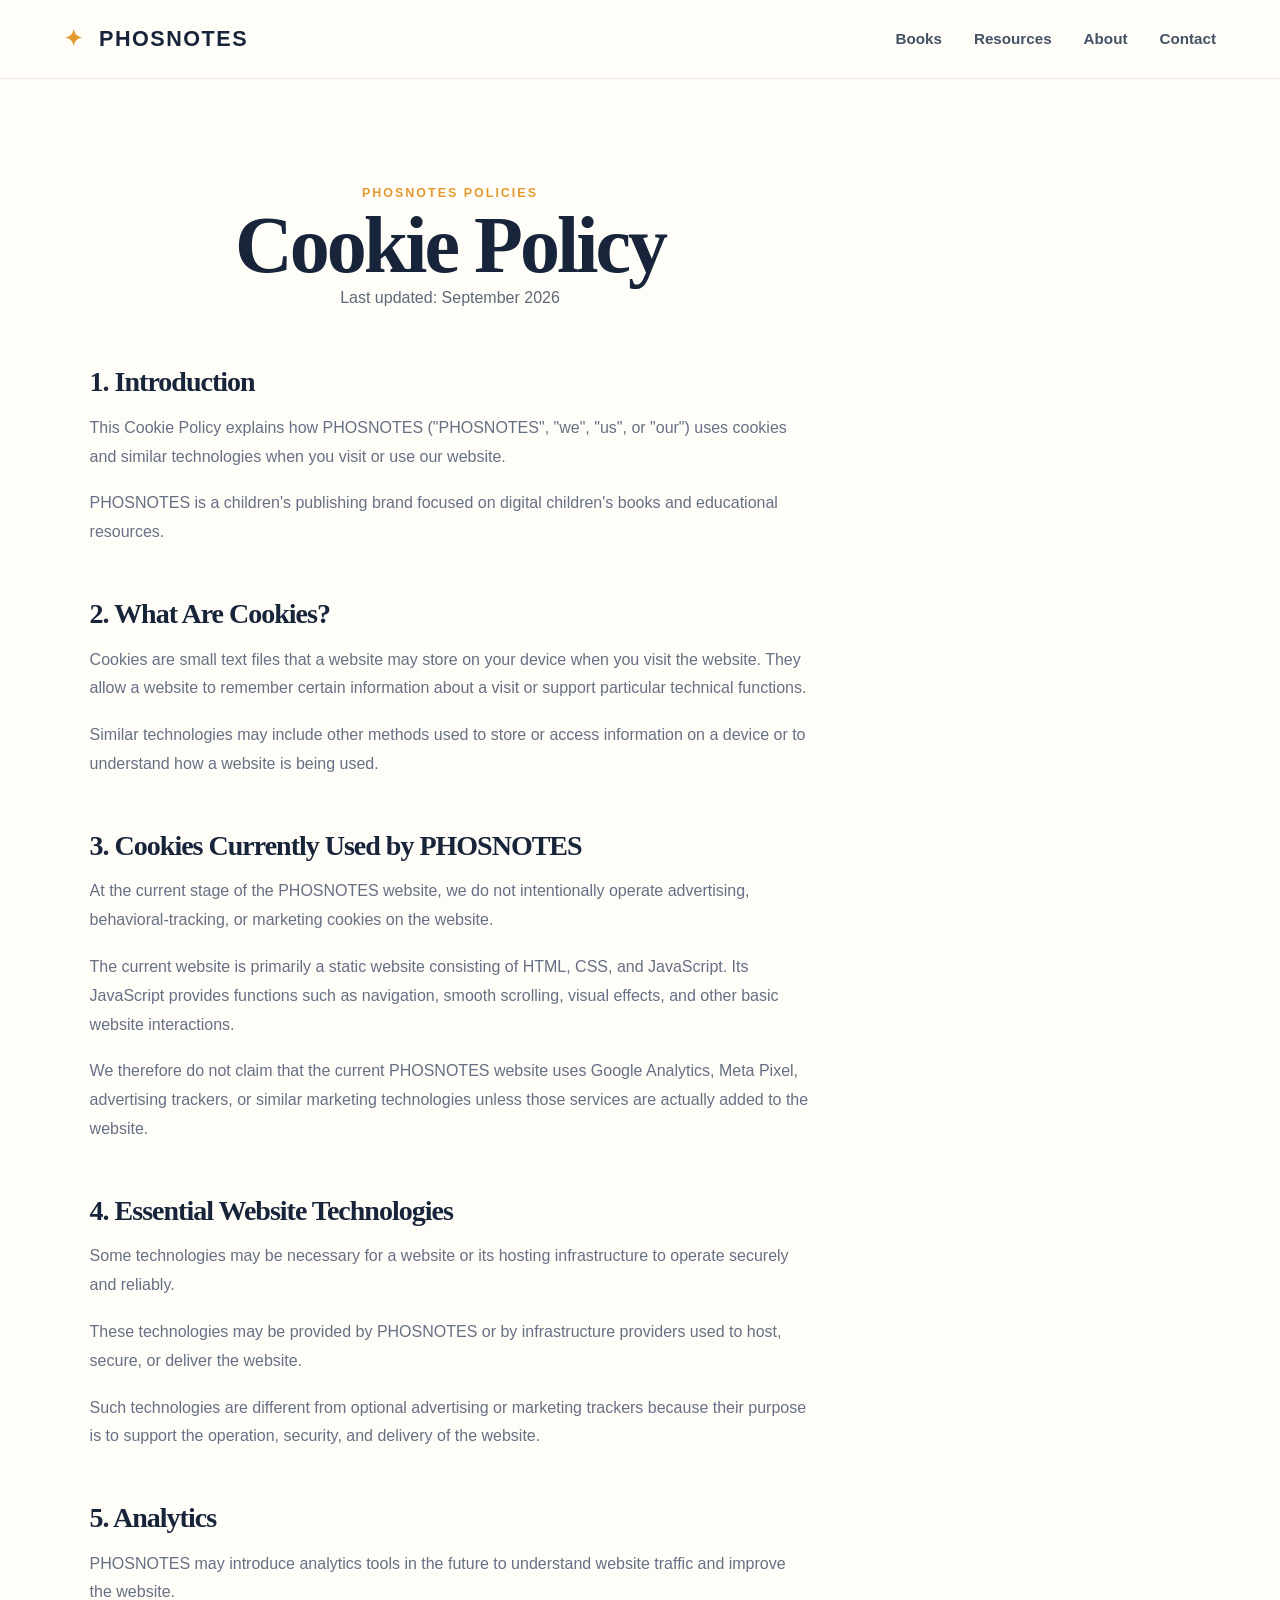
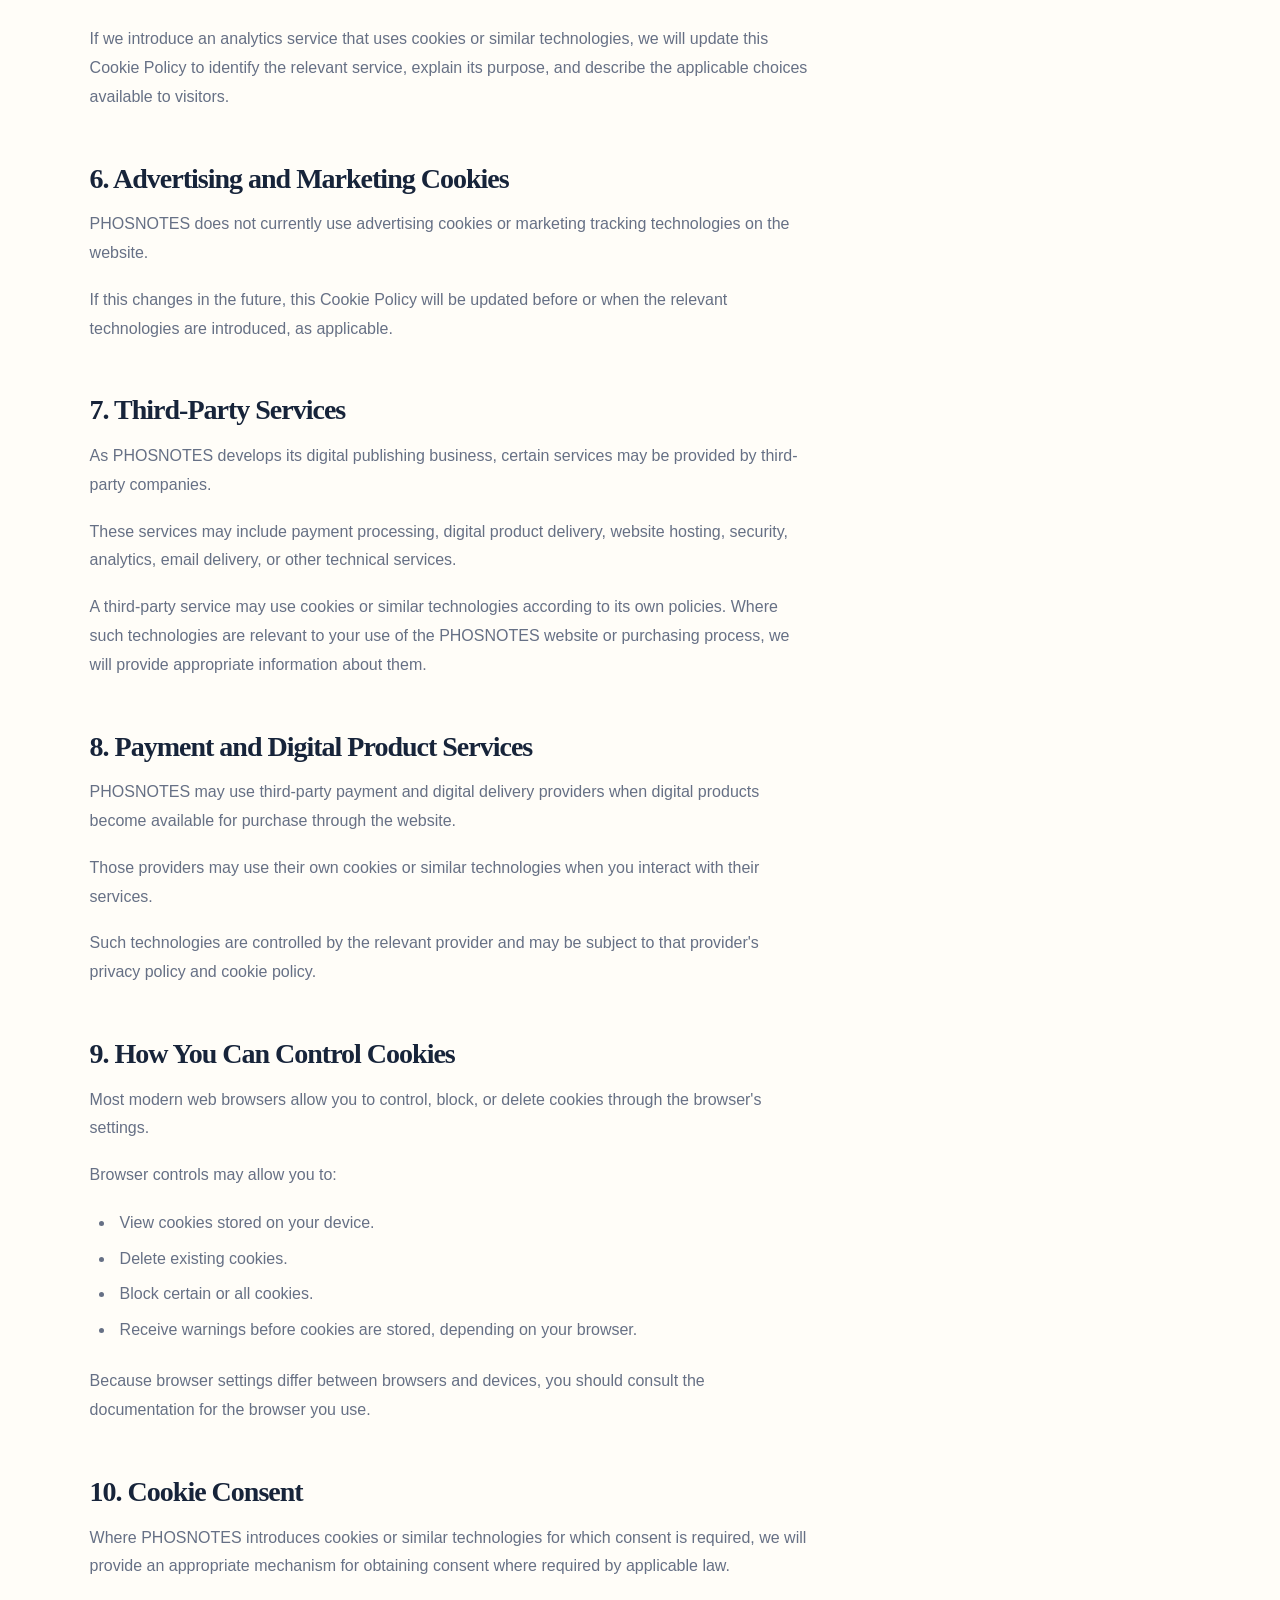
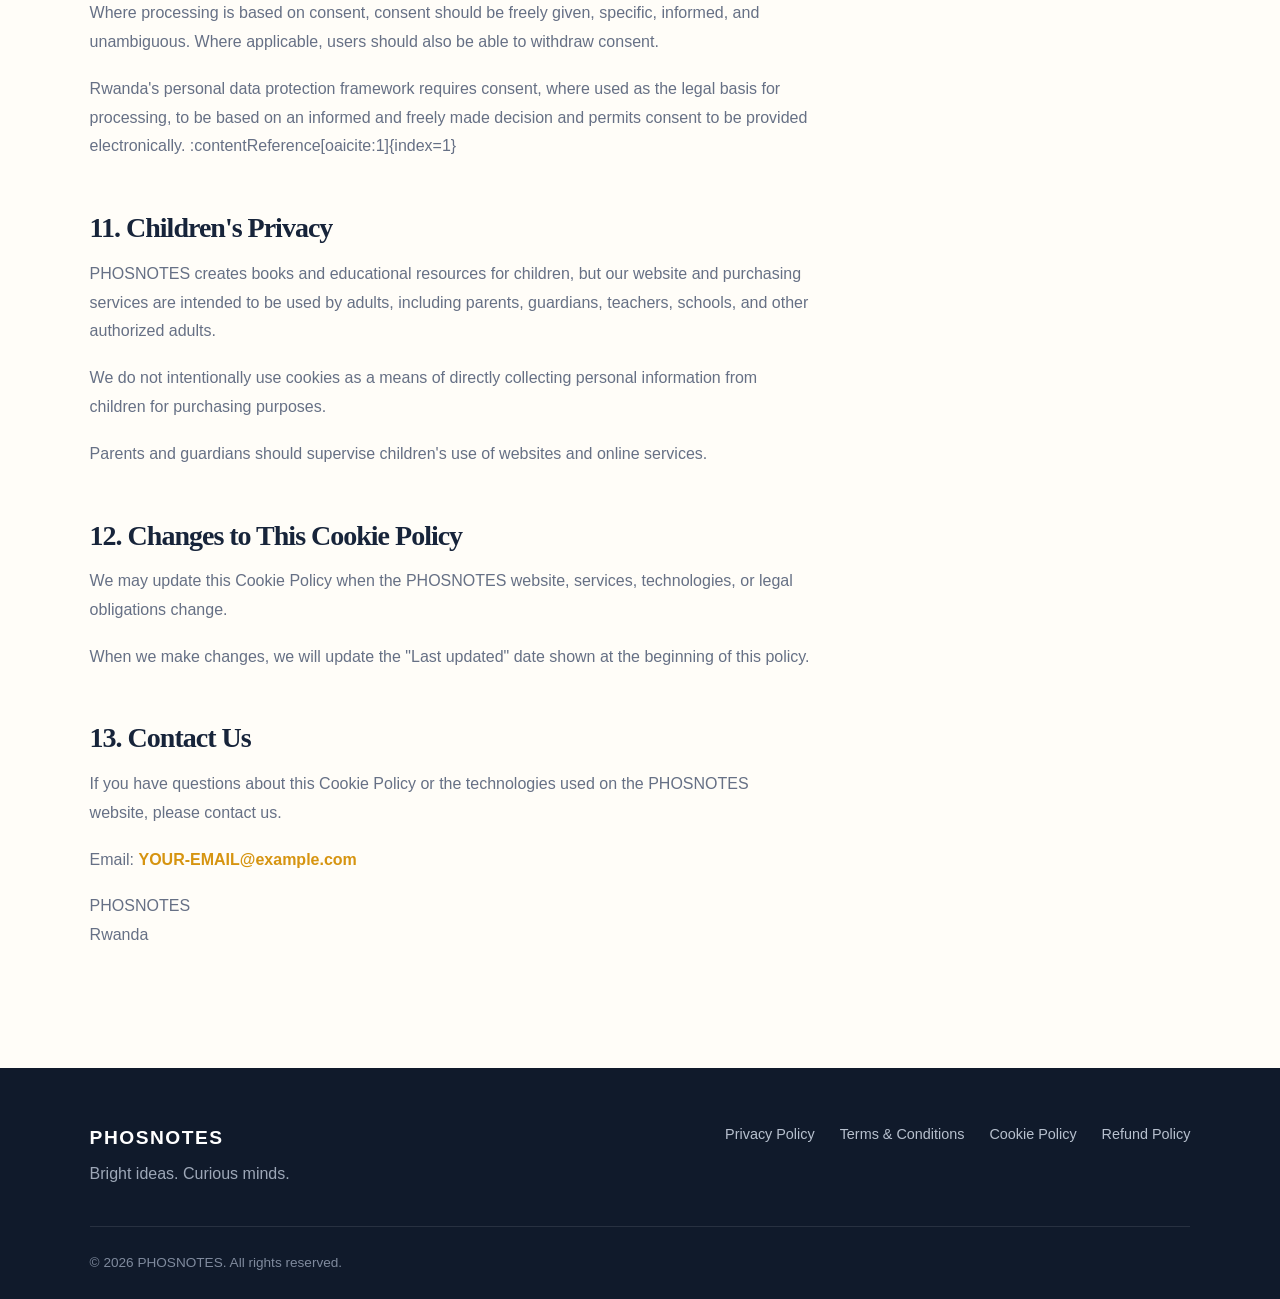
==== cookies.html @ 3707b1b6 "Initial PHOSNOTES website" ====
<!DOCTYPE html>
<html lang="en">
<head>
    <meta charset="UTF-8">
    <meta name="viewport" content="width=device-width, initial-scale=1.0">

    <title>Cookie Policy | PHOSNOTES</title>

    <meta
        name="description"
        content="Learn how PHOSNOTES uses cookies and similar technologies on its website."
    >

    <link rel="stylesheet" href="style.css">
</head>

<body>

    <!-- =========================================
         HEADER
         ========================================= -->

    <header class="site-header">

        <nav class="navbar">

            <a href="index.html" class="logo">
                PHOSNOTES
            </a>

            <div class="nav-links">

                <a href="index.html#books">
                    Books
                </a>

                <a href="index.html#resources">
                    Resources
                </a>

                <a href="index.html#about">
                    About
                </a>

                <a href="index.html#contact">
                    Contact
                </a>

            </div>

        </nav>

    </header>


    <!-- =========================================
         MAIN CONTENT
         ========================================= -->

    <main>

        <section class="section policy-page">

            <div class="section-heading">

                <p class="eyebrow">
                    PHOSNOTES POLICIES
                </p>

                <h1>
                    Cookie Policy
                </h1>

                <p>
                    Last updated: September 2026
                </p>

            </div>


            <div class="policy-content">


                <!-- =================================
                     1. INTRODUCTION
                     ================================= -->

                <h2>
                    1. Introduction
                </h2>

                <p>
                    This Cookie Policy explains how PHOSNOTES
                    ("PHOSNOTES", "we", "us", or "our") uses cookies
                    and similar technologies when you visit or use
                    our website.
                </p>

                <p>
                    PHOSNOTES is a children's publishing brand
                    focused on digital children's books and
                    educational resources.
                </p>


                <!-- =================================
                     2. WHAT ARE COOKIES
                     ================================= -->

                <h2>
                    2. What Are Cookies?
                </h2>

                <p>
                    Cookies are small text files that a website may
                    store on your device when you visit the website.
                    They allow a website to remember certain
                    information about a visit or support particular
                    technical functions.
                </p>

                <p>
                    Similar technologies may include other methods
                    used to store or access information on a device
                    or to understand how a website is being used.
                </p>


                <!-- =================================
                     3. COOKIES CURRENTLY USED
                     ================================= -->

                <h2>
                    3. Cookies Currently Used by PHOSNOTES
                </h2>

                <p>
                    At the current stage of the PHOSNOTES website,
                    we do not intentionally operate advertising,
                    behavioral-tracking, or marketing cookies on
                    the website.
                </p>

                <p>
                    The current website is primarily a static
                    website consisting of HTML, CSS, and JavaScript.
                    Its JavaScript provides functions such as
                    navigation, smooth scrolling, visual effects,
                    and other basic website interactions.
                </p>

                <p>
                    We therefore do not claim that the current
                    PHOSNOTES website uses Google Analytics,
                    Meta Pixel, advertising trackers, or similar
                    marketing technologies unless those services
                    are actually added to the website.
                </p>


                <!-- =================================
                     4. ESSENTIAL TECHNOLOGIES
                     ================================= -->

                <h2>
                    4. Essential Website Technologies
                </h2>

                <p>
                    Some technologies may be necessary for a website
                    or its hosting infrastructure to operate securely
                    and reliably.
                </p>

                <p>
                    These technologies may be provided by PHOSNOTES
                    or by infrastructure providers used to host,
                    secure, or deliver the website.
                </p>

                <p>
                    Such technologies are different from optional
                    advertising or marketing trackers because their
                    purpose is to support the operation, security,
                    and delivery of the website.
                </p>


                <!-- =================================
                     5. FUTURE ANALYTICS
                     ================================= -->

                <h2>
                    5. Analytics
                </h2>

                <p>
                    PHOSNOTES may introduce analytics tools in the
                    future to understand website traffic and improve
                    the website.
                </p>

                <p>
                    If we introduce an analytics service that uses
                    cookies or similar technologies, we will update
                    this Cookie Policy to identify the relevant
                    service, explain its purpose, and describe the
                    applicable choices available to visitors.
                </p>


                <!-- =================================
                     6. MARKETING
                     ================================= -->

                <h2>
                    6. Advertising and Marketing Cookies
                </h2>

                <p>
                    PHOSNOTES does not currently use advertising
                    cookies or marketing tracking technologies on
                    the website.
                </p>

                <p>
                    If this changes in the future, this Cookie Policy
                    will be updated before or when the relevant
                    technologies are introduced, as applicable.
                </p>


                <!-- =================================
                     7. THIRD-PARTY SERVICES
                     ================================= -->

                <h2>
                    7. Third-Party Services
                </h2>

                <p>
                    As PHOSNOTES develops its digital publishing
                    business, certain services may be provided by
                    third-party companies.
                </p>

                <p>
                    These services may include payment processing,
                    digital product delivery, website hosting,
                    security, analytics, email delivery, or other
                    technical services.
                </p>

                <p>
                    A third-party service may use cookies or similar
                    technologies according to its own policies.
                    Where such technologies are relevant to your use
                    of the PHOSNOTES website or purchasing process,
                    we will provide appropriate information about
                    them.
                </p>


                <!-- =================================
                     8. PAYMENT SERVICES
                     ================================= -->

                <h2>
                    8. Payment and Digital Product Services
                </h2>

                <p>
                    PHOSNOTES may use third-party payment and digital
                    delivery providers when digital products become
                    available for purchase through the website.
                </p>

                <p>
                    Those providers may use their own cookies or
                    similar technologies when you interact with their
                    services.
                </p>

                <p>
                    Such technologies are controlled by the relevant
                    provider and may be subject to that provider's
                    privacy policy and cookie policy.
                </p>


                <!-- =================================
                     9. COOKIE CONTROL
                     ================================= -->

                <h2>
                    9. How You Can Control Cookies
                </h2>

                <p>
                    Most modern web browsers allow you to control,
                    block, or delete cookies through the browser's
                    settings.
                </p>

                <p>
                    Browser controls may allow you to:
                </p>

                <ul>

                    <li>
                        View cookies stored on your device.
                    </li>

                    <li>
                        Delete existing cookies.
                    </li>

                    <li>
                        Block certain or all cookies.
                    </li>

                    <li>
                        Receive warnings before cookies are stored,
                        depending on your browser.
                    </li>

                </ul>

                <p>
                    Because browser settings differ between browsers
                    and devices, you should consult the documentation
                    for the browser you use.
                </p>


                <!-- =================================
                     10. COOKIE CONSENT
                     ================================= -->

                <h2>
                    10. Cookie Consent
                </h2>

                <p>
                    Where PHOSNOTES introduces cookies or similar
                    technologies for which consent is required,
                    we will provide an appropriate mechanism for
                    obtaining consent where required by applicable
                    law.
                </p>

                <p>
                    Where processing is based on consent, consent
                    should be freely given, specific, informed, and
                    unambiguous. Where applicable, users should also
                    be able to withdraw consent.
                </p>

                <p>
                    Rwanda's personal data protection framework
                    requires consent, where used as the legal basis
                    for processing, to be based on an informed and
                    freely made decision and permits consent to be
                    provided electronically. :contentReference[oaicite:1]{index=1}
                </p>


                <!-- =================================
                     11. CHILDREN
                     ================================= -->

                <h2>
                    11. Children's Privacy
                </h2>

                <p>
                    PHOSNOTES creates books and educational resources
                    for children, but our website and purchasing
                    services are intended to be used by adults,
                    including parents, guardians, teachers, schools,
                    and other authorized adults.
                </p>

                <p>
                    We do not intentionally use cookies as a means of
                    directly collecting personal information from
                    children for purchasing purposes.
                </p>

                <p>
                    Parents and guardians should supervise children's
                    use of websites and online services.
                </p>


                <!-- =================================
                     12. CHANGES
                     ================================= -->

                <h2>
                    12. Changes to This Cookie Policy
                </h2>

                <p>
                    We may update this Cookie Policy when the
                    PHOSNOTES website, services, technologies, or
                    legal obligations change.
                </p>

                <p>
                    When we make changes, we will update the
                    "Last updated" date shown at the beginning of
                    this policy.
                </p>


                <!-- =================================
                     13. CONTACT
                     ================================= -->

                <h2>
                    13. Contact Us
                </h2>

                <p>
                    If you have questions about this Cookie Policy
                    or the technologies used on the PHOSNOTES
                    website, please contact us.
                </p>

                <p>
                    Email:
                    <a href="mailto:YOUR-EMAIL@example.com">
                        YOUR-EMAIL@example.com
                    </a>
                </p>

                <p>
                    PHOSNOTES<br>
                    Rwanda
                </p>

            </div>

        </section>

    </main>


    <!-- =========================================
         FOOTER
         ========================================= -->

    <footer class="site-footer">

        <div class="footer-content">

            <div>

                <strong>
                    PHOSNOTES
                </strong>

                <p>
                    Bright ideas. Curious minds.
                </p>

            </div>


            <div class="footer-links">

                <a href="privacy.html">
                    Privacy Policy
                </a>

                <a href="terms.html">
                    Terms & Conditions
                </a>

                <a href="cookies.html">
                    Cookie Policy
                </a>

                <a href="refunds.html">
                    Refund Policy
                </a>

            </div>

        </div>


        <div class="copyright">
            © 2026 PHOSNOTES. All rights reserved.
        </div>

    </footer>


    <script src="script.js"></script>

</body>
</html>
---- style.css ----
/* =========================================================
   PHOSNOTES
   Children's Books & Learning Resources
   ========================================================= */


/* ---------------------------------------------------------
   1. RESET
   --------------------------------------------------------- */

* {
    margin: 0;
    padding: 0;
    box-sizing: border-box;
}

html {
    scroll-behavior: smooth;
}

body {
    font-family: "Segoe UI", Arial, Helvetica, sans-serif;
    color: #24324a;
    background: #fffdf8;
    line-height: 1.6;
}


/* ---------------------------------------------------------
   2. GLOBAL
   --------------------------------------------------------- */

a {
    text-decoration: none;
    color: inherit;
}

p {
    color: #5d6878;
}

main {
    overflow: hidden;
}

.section {
    padding: 100px 7%;
}

.section-heading {
    max-width: 760px;
    margin: 0 auto 55px;
    text-align: center;
}

.section-heading h2 {
    margin: 12px 0 18px;
}


/* ---------------------------------------------------------
   3. TYPOGRAPHY
   --------------------------------------------------------- */

h1,
h2,
h3 {
    font-family: Georgia, "Times New Roman", serif;
    color: #17243a;
    line-height: 1.15;
}

h1 {
    font-size: clamp(3.2rem, 7vw, 6rem);
    letter-spacing: -2px;
}

h2 {
    font-size: clamp(2.2rem, 4vw, 3.5rem);
    letter-spacing: -1px;
}

h3 {
    font-size: 1.45rem;
}

.eyebrow {
    display: inline-block;
    color: #e39a32;
    font-size: 0.78rem;
    font-weight: 800;
    letter-spacing: 2px;
    text-transform: uppercase;
}


/* ---------------------------------------------------------
   4. NAVIGATION
   --------------------------------------------------------- */

.site-header {
    position: sticky;
    top: 0;
    z-index: 1000;
    background: rgba(255, 253, 248, 0.94);
    border-bottom: 1px solid #eee9df;
    backdrop-filter: blur(12px);
}

.navbar {
    width: min(1200px, 90%);
    min-height: 78px;
    margin: 0 auto;

    display: flex;
    align-items: center;
    justify-content: space-between;
    gap: 40px;
}

.logo {
    color: #17243a;
    font-size: 1.35rem;
    font-weight: 900;
    letter-spacing: 1.5px;
}

.logo::before {
    content: "✦";
    margin-right: 8px;
    color: #e39a32;
}

.nav-links {
    display: flex;
    align-items: center;
    gap: 32px;
}

.nav-links a {
    position: relative;
    color: #445166;
    font-size: 0.95rem;
    font-weight: 600;
    transition: color 0.25s ease;
}

.nav-links a::after {
    content: "";
    position: absolute;
    left: 0;
    bottom: -7px;
    width: 0;
    height: 2px;
    background: #e39a32;
    transition: width 0.25s ease;
}

.nav-links a:hover {
    color: #17243a;
}

.nav-links a:hover::after {
    width: 100%;
}


/* ---------------------------------------------------------
   5. HERO
   --------------------------------------------------------- */

.hero {
    position: relative;
    min-height: 720px;
    padding: 110px 7%;

    display: flex;
    align-items: center;

    background:
        radial-gradient(
            circle at 85% 20%,
            rgba(243, 192, 83, 0.25),
            transparent 28%
        ),
        radial-gradient(
            circle at 10% 80%,
            rgba(116, 180, 166, 0.18),
            transparent 28%
        ),
        #fffdf8;
}

.hero::before,
.hero::after {
    position: absolute;
    content: "";
    border-radius: 50%;
    pointer-events: none;
}

.hero::before {
    width: 180px;
    height: 180px;
    right: 10%;
    bottom: 12%;
    border: 2px dashed rgba(227, 154, 50, 0.35);
}

.hero::after {
    width: 15px;
    height: 15px;
    right: 18%;
    top: 24%;
    background: #e39a32;
    box-shadow:
        35px 80px 0 #74b4a6,
        -80px 30px 0 #f0c25b,
        90px 140px 0 #d98b8b;
}

.hero-content {
    position: relative;
    z-index: 2;
    width: min(850px, 100%);
}

.hero h1 {
    max-width: 900px;
    margin: 18px 0 28px;
}

.hero h1 span {
    display: block;
    color: #e39a32;
}

.hero-text {
    max-width: 680px;
    margin-bottom: 36px;
    font-size: 1.15rem;
    line-height: 1.8;
}


/* ---------------------------------------------------------
   6. BUTTONS
   --------------------------------------------------------- */

.hero-buttons {
    display: flex;
    flex-wrap: wrap;
    gap: 15px;
}

.button {
    display: inline-flex;
    align-items: center;
    justify-content: center;

    min-height: 52px;
    padding: 0 25px;

    border-radius: 999px;

    font-size: 0.95rem;
    font-weight: 750;

    transition:
        transform 0.25s ease,
        box-shadow 0.25s ease,
        background 0.25s ease;
}

.primary-button {
    color: #ffffff;
    background: #17243a;
    box-shadow: 0 10px 25px rgba(23, 36, 58, 0.16);
}

.primary-button:hover {
    transform: translateY(-3px);
    box-shadow: 0 15px 30px rgba(23, 36, 58, 0.22);
}

.secondary-button {
    color: #17243a;
    background: transparent;
    border: 1.5px solid #d8d3c8;
}

.secondary-button:hover {
    transform: translateY(-3px);
    background: #ffffff;
    border-color: #17243a;
}


/* ---------------------------------------------------------
   7. BOOKS SECTION
   --------------------------------------------------------- */

#books {
    background: #ffffff;
}

.books-grid {
    width: min(1200px, 100%);
    margin: 0 auto;

    display: grid;
    grid-template-columns: repeat(3, 1fr);
    gap: 28px;
}

.book-card {
    overflow: hidden;

    background: #fffdf8;
    border: 1px solid #eee9df;
    border-radius: 20px;

    box-shadow: 0 12px 35px rgba(23, 36, 58, 0.06);

    transition:
        transform 0.3s ease,
        box-shadow 0.3s ease;
}

.book-card:hover {
    transform: translateY(-8px);
    box-shadow: 0 20px 45px rgba(23, 36, 58, 0.11);
}

.book-placeholder {
    min-height: 330px;

    display: flex;
    align-items: center;
    justify-content: center;

    color: #ffffff;
    font-size: 0.85rem;
    font-weight: 800;
    letter-spacing: 2px;

    background:
        linear-gradient(
            135deg,
            #e39a32,
            #f0c25b
        );
}

.book-card:nth-child(2) .book-placeholder {
    background:
        linear-gradient(
            135deg,
            #74b4a6,
            #9acfc1
        );
}

.book-card:nth-child(3) .book-placeholder {
    background:
        linear-gradient(
            135deg,
            #d98b8b,
            #efb5a9
        );
}

.book-info {
    padding: 28px;
}

.book-age {
    margin-bottom: 8px;

    color: #e39a32;
    font-size: 0.78rem;
    font-weight: 800;
    letter-spacing: 1px;
    text-transform: uppercase;
}

.book-info h3 {
    margin-bottom: 12px;
}

.book-info p:not(.book-age) {
    margin-bottom: 18px;
}

.text-link {
    color: #17243a;
    font-weight: 750;

    transition: color 0.2s ease;
}

.text-link:hover {
    color: #e39a32;
}


/* ---------------------------------------------------------
   8. RESOURCES
   --------------------------------------------------------- */

.resources-section {
    background: #f1f7f4;
}

.resources-section .section-heading {
    margin-bottom: 0;
}

.resources-section h2 {
    max-width: 700px;
    margin-left: auto;
    margin-right: auto;
}


/* ---------------------------------------------------------
   9. ABOUT
   --------------------------------------------------------- */

.about-section {
    background: #fffdf8;
}

.about-content {
    width: min(1150px, 100%);
    margin: 0 auto;

    display: grid;
    grid-template-columns: 1fr 1fr;
    gap: 90px;

    align-items: center;
}

.about-content h2 {
    margin-top: 15px;
}

.about-content > div:last-child {
    max-width: 600px;
}

.about-content p {
    margin-bottom: 20px;
    font-size: 1.05rem;
    line-height: 1.85;
}


/* ---------------------------------------------------------
   10. CONTACT
   --------------------------------------------------------- */

.contact-section {
    background: #17243a;
    color: #ffffff;
}

.contact-section h2 {
    color: #ffffff;
}

.contact-section .section-heading > p:not(.eyebrow) {
    color: #c9d0db;
}

.contact-section .eyebrow {
    color: #f0c25b;
}

.contact-section .primary-button {
    margin-top: 15px;
    color: #17243a;
    background: #f0c25b;
    box-shadow: none;
}

.contact-section .primary-button:hover {
    background: #ffffff;
}


/* ---------------------------------------------------------
   11. FOOTER
   --------------------------------------------------------- */

.site-footer {
    padding: 55px 7% 25px;
    color: #c9d0db;
    background: #101a2b;
}

.footer-content {
    width: min(1200px, 100%);
    margin: 0 auto 40px;

    display: flex;
    align-items: flex-start;
    justify-content: space-between;
    gap: 40px;
}

.footer-content strong {
    color: #ffffff;
    font-size: 1.2rem;
    letter-spacing: 1.5px;
}

.footer-content p {
    margin-top: 7px;
    color: #9da7b7;
}

.footer-links {
    display: flex;
    gap: 25px;
}

.footer-links a {
    color: #b7c0ce;
    font-size: 0.9rem;

    transition: color 0.2s ease;
}

.footer-links a:hover {
    color: #f0c25b;
}

.copyright {
    width: min(1200px, 100%);
    margin: 0 auto;
    padding-top: 25px;

    border-top: 1px solid rgba(255, 255, 255, 0.1);

    color: #7f8a9d;
    font-size: 0.85rem;
}


/* ---------------------------------------------------------
   12. RESPONSIVE — TABLET
   --------------------------------------------------------- */

@media (max-width: 900px) {

    .section {
        padding: 80px 6%;
    }

    .hero {
        min-height: 650px;
        padding: 90px 6%;
    }

    .books-grid {
        grid-template-columns: repeat(2, 1fr);
    }

    .book-card:last-child {
        grid-column: 1 / -1;
        max-width: 500px;
        width: 100%;
        margin: 0 auto;
    }

    .about-content {
        grid-template-columns: 1fr;
        gap: 35px;
    }

}


/* ---------------------------------------------------------
   13. RESPONSIVE — MOBILE
   --------------------------------------------------------- */

@media (max-width: 650px) {

    .site-header {
        position: static;
    }

    .navbar {
        width: 88%;
        min-height: auto;
        padding: 20px 0;

        flex-direction: column;
        gap: 18px;
    }

    .nav-links {
        width: 100%;
        justify-content: center;
        flex-wrap: wrap;
        gap: 15px 22px;
    }

    .hero {
        min-height: auto;
        padding: 85px 6% 100px;
    }

    .hero h1 {
        font-size: clamp(2.8rem, 13vw, 4rem);
        letter-spacing: -1.5px;
    }

    .hero-text {
        font-size: 1rem;
    }

    .hero-buttons {
        flex-direction: column;
        align-items: stretch;
    }

    .button {
        width: 100%;
    }

    .section {
        padding: 75px 6%;
    }

    .section-heading {
        margin-bottom: 40px;
    }

    .books-grid {
        grid-template-columns: 1fr;
    }

    .book-card:last-child {
        grid-column: auto;
        max-width: none;
    }

    .book-placeholder {
        min-height: 280px;
    }

    .about-content {
        gap: 30px;
    }

    .footer-content {
        flex-direction: column;
    }

    .footer-links {
        flex-direction: column;
        gap: 12px;
    }

}


/* ---------------------------------------------------------
   14. ACCESSIBILITY
   --------------------------------------------------------- */

a:focus-visible,
button:focus-visible {
    outline: 3px solid #f0c25b;
    outline-offset: 4px;
}


/* ---------------------------------------------------------
   15. REDUCED MOTION
   --------------------------------------------------------- */

@media (prefers-reduced-motion: reduce) {

    html {
        scroll-behavior: auto;
    }

    *,
    *::before,
    *::after {
        transition: none !important;
        animation: none !important;
    }

}

/* =========================================
   POLICY PAGES
   ========================================= */

.policy-page {
    max-width: 900px;
}

.policy-page .section-heading {
    max-width: 800px;
}

.policy-page .section-heading h1 {
    font-size: clamp(45px, 7vw, 80px);
    line-height: 1;
    letter-spacing: -3px;
    font-weight: 900;
}

.policy-content h2 {
    margin-top: 50px;
    margin-bottom: 15px;

    font-size: 28px;
    line-height: 1.2;
}

.policy-content p {
    margin-bottom: 18px;

    color: #667085;

    font-size: 16px;
    line-height: 1.8;
}

.policy-content ul {
    margin: 20px 0 25px 25px;

    color: #667085;
}

.policy-content li {
    margin-bottom: 10px;
    padding-left: 5px;
}

.policy-content a {
    color: #d69410;
    font-weight: 700;
}
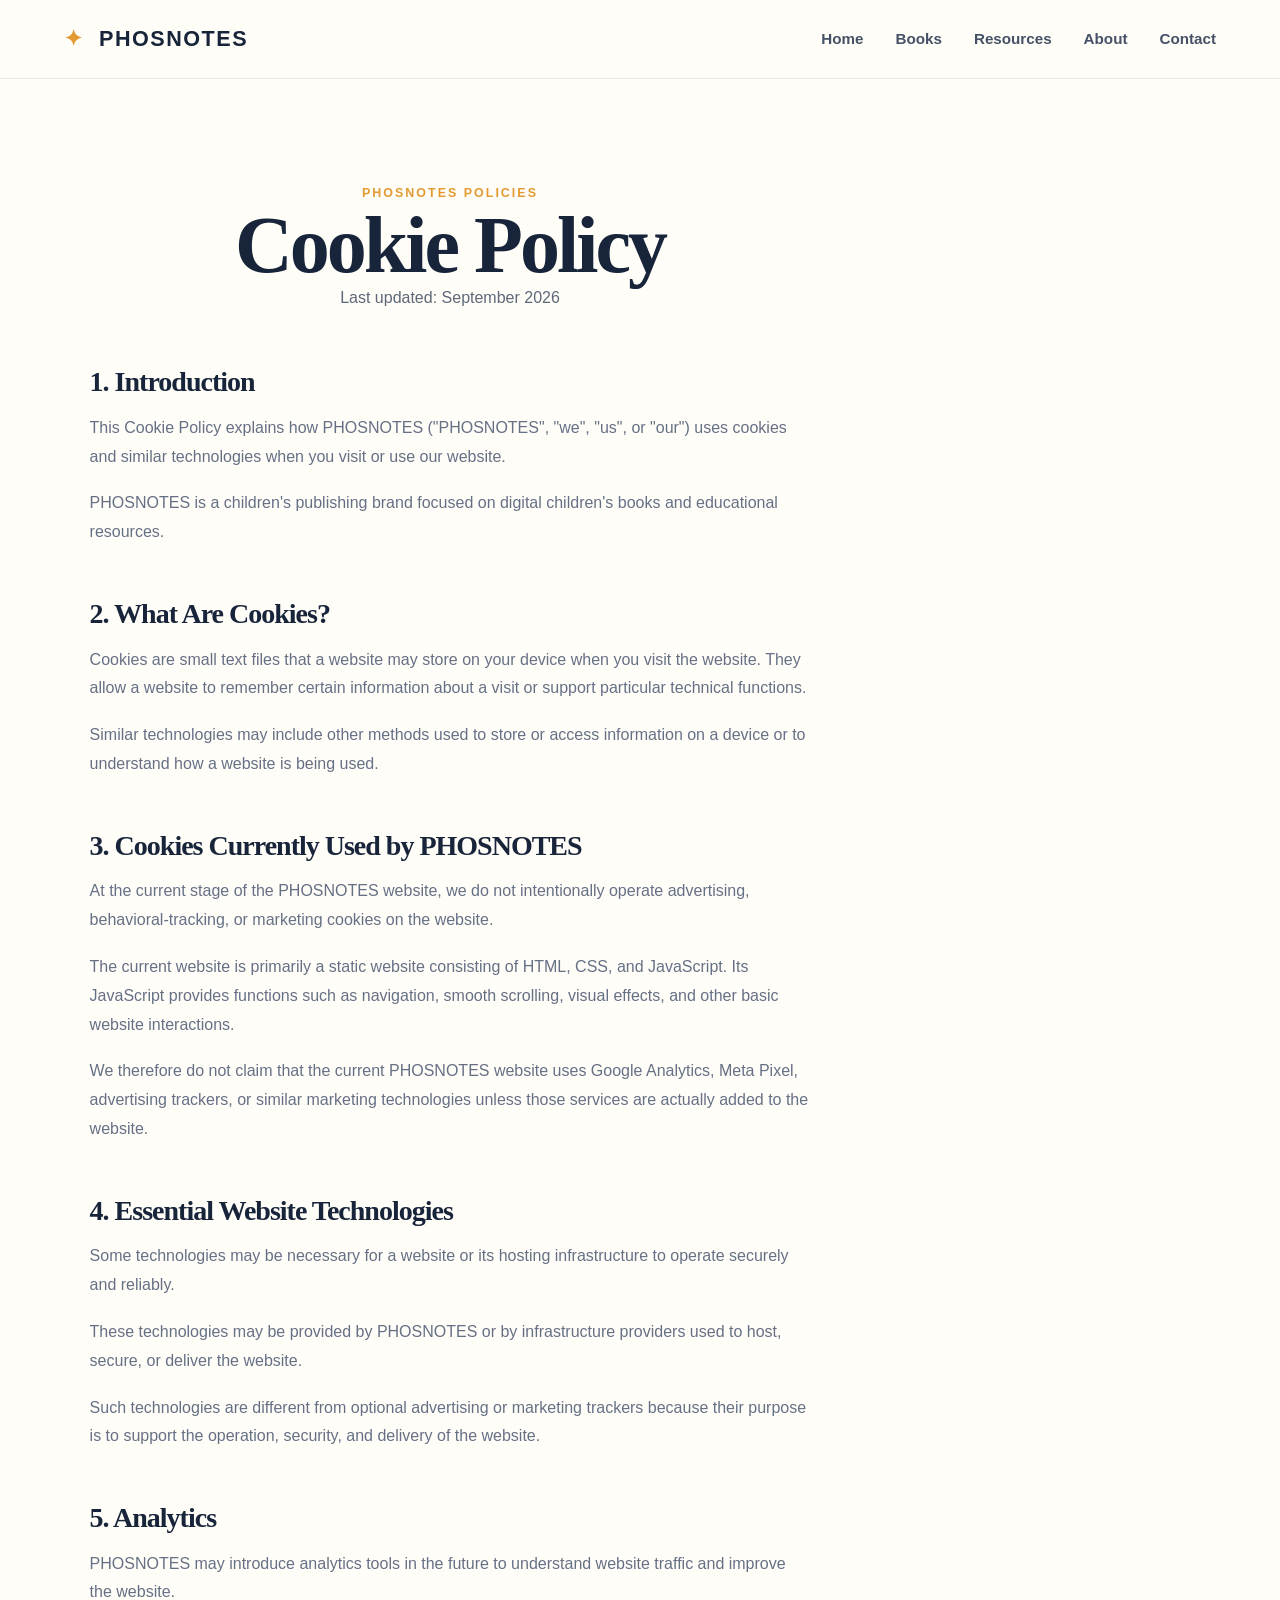
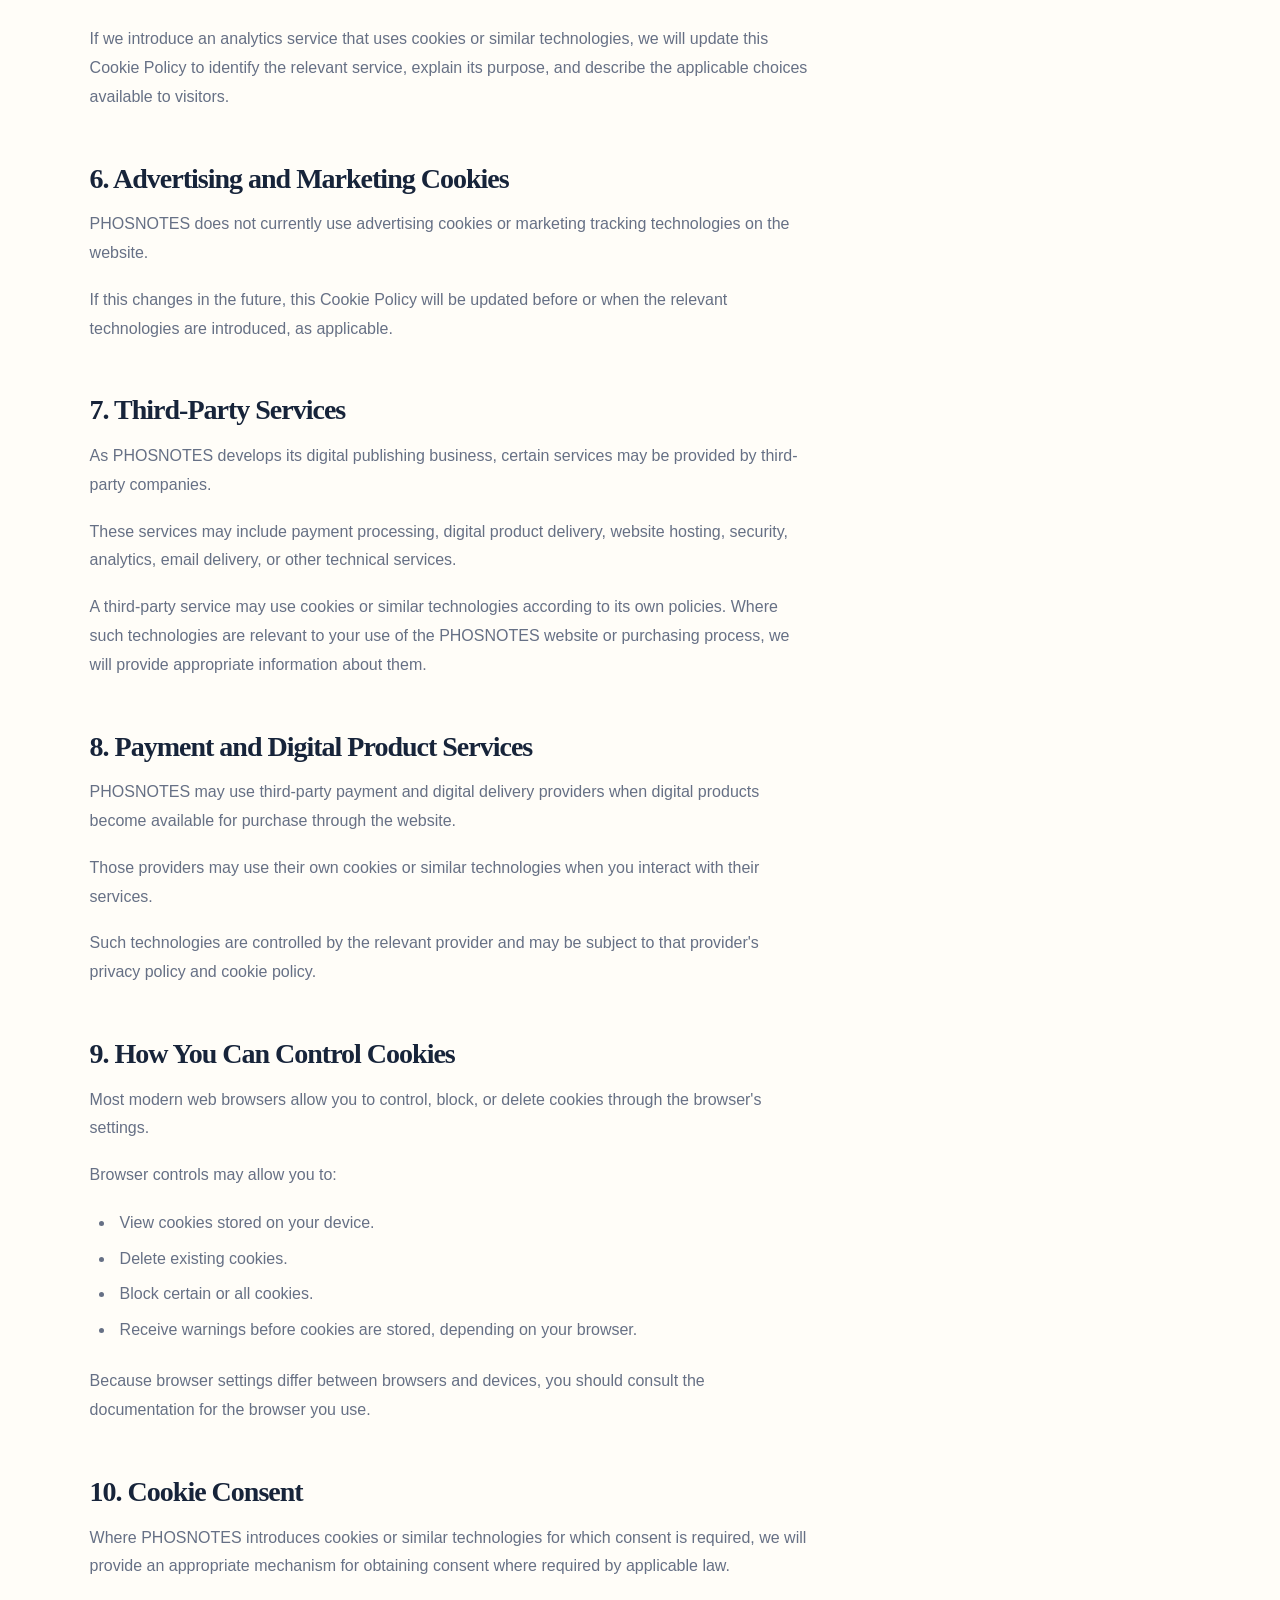
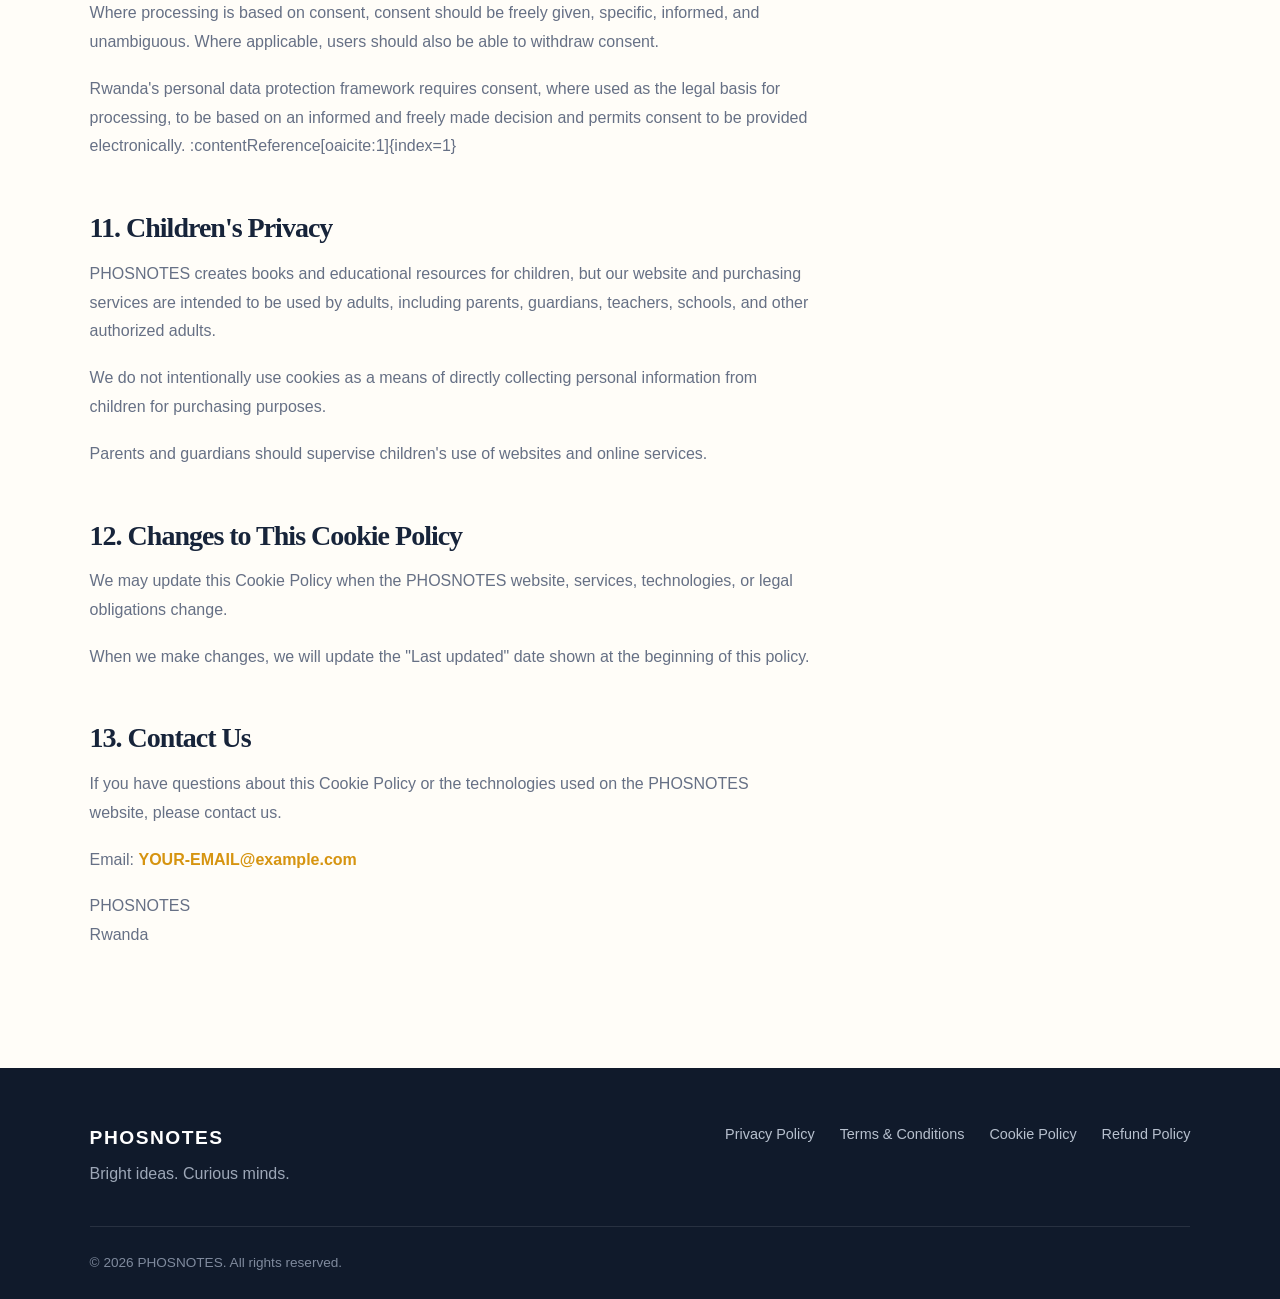
==== commit 3d417bc0: "Add PHOSNOTES favicon and home link" ====
--- a/cookies.html
+++ b/cookies.html
@@ -10,7 +10,7 @@
         name="description"
         content="Learn how PHOSNOTES uses cookies and similar technologies on its website."
     >
-
+    <link rel="icon" type="image/png" href="images/logo/image.png">
     <link rel="stylesheet" href="style.css">
 </head>
 
@@ -29,7 +29,7 @@
             </a>
 
             <div class="nav-links">
-
+                <a href="index.html">Home</a>
                 <a href="index.html#books">
                     Books
                 </a>
